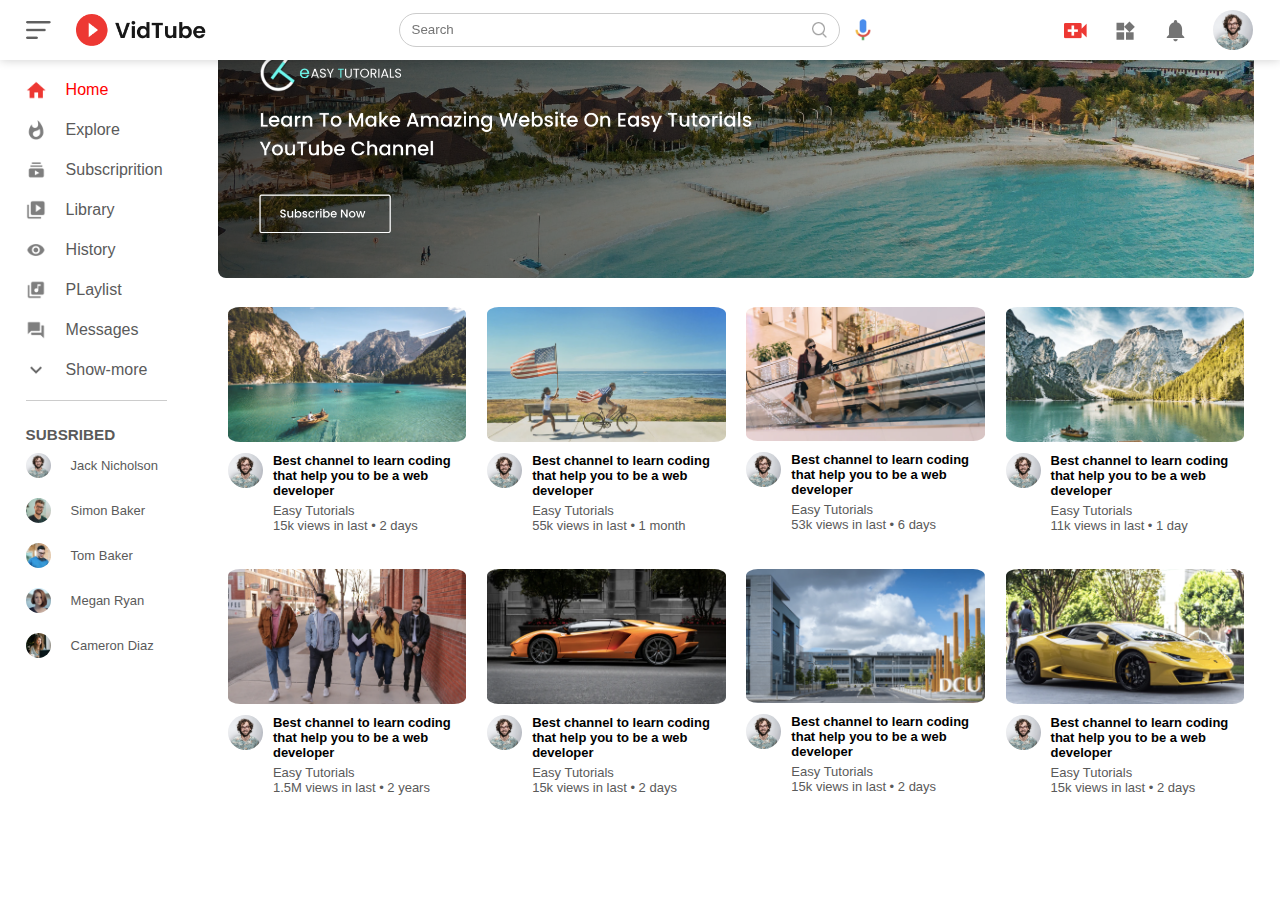
==== index.html @ 5b8aad02 "all" ====
<!DOCTYPE html>
<html lang="en">
<head>
    <meta charset="UTF-8">
    <meta http-equiv="X-UA-Compatible" content="IE=edge">
    <meta name="viewport" content="width=device-width, initial-scale=1.0">
    <title>vidtube.com by umakant</title>
    <link rel="stylesheet" href="style.css">
</head>
<body>

    <!--navbar-->
    <nav class="flex-div">
        <div class="nav-left flex-div">
            <img src="images/menu.png" alt="menu" class="menu-icon">
            <img src="images/logo.png" alt="logo" class="logo">
        </div>
        <div class="nav-middle flex-div">
            <div class="search-box flex-div">
                <input type="text" placeholder="Search">
                <img src="images/search.png" alt="search">
            </div>
            <img src="images/voice-search.png" alt="mic" class="mic-icon">
        </div>
        <div class="nav-right flex-div">
            <img src="images/upload.png" alt="upload">
            <img src="images/more.png" alt="more">
            <img src="images/notification.png" alt="notification">
            <img src="images/Jack.png" alt="jack" class="user-ion">
        </div>
    </nav>

    <!--sidebar-->
    <div class="sidebar">
        <div class="shortcut-links">
            <a href="#"><img src="images/home.png" alt="home"><p>Home</p></a>
            <a href="#"><img src="images/explore.png" alt="explore"><p>Explore</p></a>
            <a href="#"><img src="images/subscriprion.png" alt="subscriprion"><p>Subscriprition</p></a>
            <a href="#"><img src="images/library.png" alt="library"><p>Library</p></a>
            <a href="#"><img src="images/history.png" alt="history"><p>History</p></a>
            <a href="#"><img src="images/playlist.png" alt="playlist"><p>PLaylist</p></a>
            <a href="#"><img src="images/messages.png" alt="messages"><p>Messages</p></a>
            <a href="#"><img src="images/show-more.png" alt="show-more"><p>Show-more</p></a>
            <hr>
        </div>
        <div class="subscribed-list">
            <h3>SUBSRIBED</h3>
            <a href="#"><img src="images/Jack.png"><p>Jack Nicholson</p></a>
            <a href="#"><img src="images/simon.png"><p>Simon Baker</p></a>
            <a href="#"><img src="images/tom.png"><p>Tom Baker</p></a>
            <a href="#"><img src="images/megan.png"><p>Megan Ryan</p></a>
            <a href="#"><img src="images/cameron.png"><p>Cameron Diaz</p></a>
        </div>
    </div>


    <!--main content -->

    <div class="container">
        <div class="banner">
            <img src="images/banner.png" >
        </div>
        <div class="list-container">

            <!--1-->
            <div class="vid-list">
               <a href="play.html"> <img src="images/thumbnail1.png" class="thumbnail"></a>
                <div class="flex-div">
                    <img src="images/Jack.png">
                    <div class="vid-info">
                        <a href="play.html">Best channel to learn coding that help you to be a web developer </a>
                        <p>Easy Tutorials</p>
                        <p>15k views in last &bull; 2 days</p>
                    </div>
                </div>
            </div>

            <!--2-->
            <div class="vid-list">
                <a href="#"> <img src="images/thumbnail2.png" class="thumbnail"></a>
                 <div class="flex-div">
                     <img src="images/Jack.png">
                     <div class="vid-info">
                         <a href="#">Best channel to learn coding that help you to be a web developer </a>
                         <p>Easy Tutorials</p>
                         <p>55k views in last &bull; 1 month</p>
                     </div>
                 </div>
             </div>

             <!--3-->
             <div class="vid-list">
                <a href="#"> <img src="images/thumbnail3.png" class="thumbnail"></a>
                 <div class="flex-div">
                     <img src="images/Jack.png">
                     <div class="vid-info">
                         <a href="#">Best channel to learn coding that help you to be a web developer </a>
                         <p>Easy Tutorials</p>
                         <p>53k views in last &bull; 6 days</p>
                     </div>
                 </div>
             </div>

             <!--4-->
             <div class="vid-list">
                <a href="#"> <img src="images/thumbnail4.png" class="thumbnail"></a>
                 <div class="flex-div">
                     <img src="images/Jack.png">
                     <div class="vid-info">
                         <a href="#">Best channel to learn coding that help you to be a web developer </a>
                         <p>Easy Tutorials</p>
                         <p>11k views in last &bull; 1 day</p>
                     </div>
                 </div>
             </div>

             <!--5-->
             <div class="vid-list">
                <a href="#"> <img src="images/thumbnail5.png" class="thumbnail"></a>
                 <div class="flex-div">
                     <img src="images/Jack.png">
                     <div class="vid-info">
                         <a href="#">Best channel to learn coding that help you to be a web developer </a>
                         <p>Easy Tutorials</p>
                         <p>1.5M views in last &bull; 2 years</p>
                     </div>
                 </div>
             </div>

             <!--6-->
             <div class="vid-list">
                <a href="#"> <img src="images/thumbnail6.png" class="thumbnail"></a>
                 <div class="flex-div">
                     <img src="images/Jack.png">
                     <div class="vid-info">
                         <a href="#">Best channel to learn coding that help you to be a web developer </a>
                         <p>Easy Tutorials</p>
                         <p>15k views in last &bull; 2 days</p>
                     </div>
                 </div>
             </div>

             <!--7-->
             <div class="vid-list">
                <a href="#"> <img src="images/thumbnail7.png" class="thumbnail"></a>
                 <div class="flex-div">
                     <img src="images/Jack.png">
                     <div class="vid-info">
                         <a href="#">Best channel to learn coding that help you to be a web developer </a>
                         <p>Easy Tutorials</p>
                         <p>15k views in last &bull; 2 days</p>
                     </div>
                 </div>
             </div>


             <!--8-->
             <div class="vid-list">
                <a href="#"> <img src="images/thumbnail8.png" class="thumbnail"></a>
                 <div class="flex-div">
                     <img src="images/Jack.png">
                     <div class="vid-info">
                         <a href="#">Best channel to learn coding that help you to be a web developer </a>
                         <p>Easy Tutorials</p>
                         <p>15k views in last &bull; 2 days</p>
                     </div>
                 </div>
             </div>



        </div>
    </div>



    <script src="script.js"></script>
</body>
</html>
---- style.css ----
*{
    margin: 0;
    padding: 0;
    font-family: "Poppins",sans-serif;
    box-sizing: border-box;
}
a{
    text-decoration: none;
    color: #5a5a5a;
}
img{
    cursor: pointer;
}

.flex-div{
    display: flex;
    align-items: center;
}

/*nav-bar*/

nav{
    padding: 10px 2%;
    justify-content: space-between;
    box-shadow: 0 0 10px rgba(0,0,0,0.2);
    background: #fff;
    position: fixed;
    width: 100%;
    top: 0;
    z-index: 10;
}

.nav-left .menu-icon{
    width: 25px;
    margin-right: 25px;
}
.nav-left .logo{
    width: 130px;
}

.nav-middle .mic-icon{
    width: 16px;
}
.nav-middle .search-box{
    border: 1px solid #ccc;
    margin-right: 15px;
    padding: 8px 12px;
    border-radius: 25px;
}
.nav-middle .search-box input{
    width: 400px;
    border: 0;
    outline: 0;
    background: transparent;
}
.nav-middle .search-box img{
    width: 15px;
}

.nav-right img{
    width: 25px ;
    margin-right: 25px;
}
.nav-right .user-ion{
    width:40px;
    border-radius: 50%;
    margin-right: 1px;
}

/*slidebar*/

.sidebar{
    background:#fff;
    width: 15%;
    height: 100vh;
    position: fixed;
    top: 0;
    padding-left: 2%;
    padding-top: 80px;
}
.small-sidebar{
    width: 5%;
}
.small-sidebar a p{
    display: none;
}
.small-sidebar h3{
    display: none;
}
.sidebar hr{
    width: 50%;
    margin-bottom: 25px;
}


.sidebar hr{
    border: 0;
    height: 1px;
    background: #ccc;
    width: 85%;
}
.shortcut-links a img{
    width: 20px;
    margin-right: 20px;
}
 .shortcut-links a{
    display: flex;
    align-items: center;
    margin-bottom: 20px;
    width: fit-content;
    flex-wrap: wrap;
}
.shortcut-links a:first-child{
    color: red;   
}

.subscribed-list{
    font-size: 13px;
    margin: 20px 0;
    color: #5a5a5a;
}
.subscribed-list h3{
    text-align: justify;
    margin-bottom: 10px;
}
.subscribed-list a{
    display: flex;
    align-items: center;
    margin-bottom: 20px;
    width: fit-content;
    flex-wrap: wrap;
}
.subscribed-list a img{
    width: 25px;
    border-radius: 50%;
    margin-right: 20px;
}


/*main*/

.container{
    background: #fff;
    padding-left: 17%;
    padding-right: 2%;
    padding-top: 20px;
    padding-bottom: 20px;
}
.large-container{
    padding-left: 5%;
}
.banner{
    width: 100%;
}
.banner img{
    width: 100%;
    border-radius: 8px;
}

.list-container{
    /* display: grid;
    grid-template-columns: repeat(auto-fix,minmax(250,1fr));
    gap:30px ;
    margin-top: 15px;*/
    display: flex;
    flex-wrap: wrap;
    flex-direction: row;
}
.vid-list{
    width: 25%;
    padding: 1%;
    margin-top: 15px;
    min-width: 180px;
}
.vid-list .thumbnail{
    width: 100%;
    border-radius: 5%;
}
.vid-list .flex-div{
    align-items: flex-start;
    margin-top: 7px;
}
.vid-list .flex-div img{
    width: 35px;
    margin-right: 10px;
    border-radius: 50%;
}
.vid-info{
    color: #5a5a5a;
    font-size: 13px;
}
.vid-info a{
    color: #000;
    font-weight: 600;
    display: block;
    margin-bottom: 5px;
}


@media(max-width:910px){

    .menu-icon{
        display: none;
    }
    .sidebar{
        display: none;
    }
    .container .large-container{
        padding-left: 5%;
        padding-right: 5%;
    }
    .nav-right img{
        display: none;
    }
    .nav-right .user-ion{
        display: block;
        width: 30px;
    }
    .nav-middle .search-box input{
        width: 100px;
    }
    .nav-middle .mic-icon{
        display: none;
    }
    .logo{
        width:90px;
    }


    .container{
        padding-left: 1%;
        padding-right: 1%;
        padding-top: 10px;
        padding-bottom: 10px;
    }
    .vid-list{
        width: 50%;
        padding: 1%;
        margin-top: 10px;
    }
}

@media(max-width:500px){
    .vid-list{
        width: 100%;
        height: 50%;
        padding: 1%;
        margin-top: 8px;
    }
}


/*-----------play video page--------------*/

.container-play{
    padding-right: 2%;
}
.row{
    display: flex;
    justify-content: space-between;
    flex-wrap: wrap;
}
.play-video{
    flex-basis: 69%;
}
.play-video video{
    width: 100%;
}
.play-video .tags{
    color: #0505bb;
    font-size: 13px;
}
.play-video h3{
    font-weight: 600;
    font-size: 22px;
}
.play-video .play-video-info{
    display: flex;
    align-items: center;
    justify-content: space-between;
    flex-wrap: wrap;
    margin-top: 10px;
    font-size: 14px;
    color: #5a5a5a;
}
.play-video .play-video-info a {
    display: inline-flex;
    align-items: center;
    margin-left: 15px; 
}
.play-video .play-video-info a img{
    width: 20px;
    margin-right: 8px;
}
.play-video hr{
    height: 1px;
    color: #ccc;
    margin: 10px 0;

}

.right-sidebar{
    flex-basis: 30%;
}
.side-video-list{
    display: flex;
    flex-direction: row;
    justify-content: space-between;
    margin-bottom: 8px;
}
.side-video-list img{
    width: 100%;
}
.side-video-list .small-thumbnail{
    flex-basis: 49%;
}
.side-video-list .vid-info{
    flex-basis: 48%;
}

.publisher{
    display: flex;
    align-items: center;
    margin-top: 20px;
}
.publisher div{
    flex: 1;
    line-height: 18px;
}
.publisher img{
    width: 40px;
    border-radius: 50%;
    margin-right: 15px;
}
.publisher div p{
    color: #000;
    font-weight: 600;
    font-size: 18px;
}
.publisher div span{
    font-size: 13px;
    color: #5a5a5a;
}
.publisher button{
    background: red;
    color: #fff;
    padding: 8px 30px;
    border: 0;
    outline: 0;
    border-radius: 4px;
    cursor: pointer;
}

.vid-description{
    padding-left: 55px;
    margin: 15px 0;
}
.vid-description p{
    font-size: 14px;
    margin-bottom: 5px;
    color: #5a5a5a;
}
.vid-description h4{
    font-size: 14px;
    color: #5a5a5a;
    margin-top: 15px;
}

.add-comment{
    display: flex;
    align-items: center;
    margin: 30px 0;
}
.add-comment img{
    width: 35px;
    border-radius: 50%;
    margin-right: 15px;
}
.add-comment  input{
    border: 0;
    outline: 0;
    border-bottom: 1px solid #ccc ;
    width: 100%;
    padding-top: 10px;
    background: transparent;
}


.old-comment{
    display: flex;
    align-items: center;
    margin: 20px 0;
}
.old-comment img{
    width: 35px;
    border-radius: 50%;
    margin-right: 15px;
}
.old-comment h3{
    font-size: 14px;
    margin-bottom: 2px;
}
.old-comment h3 span{
    font-size: 12px;
    color: #5a5a5a;
    font-weight: 500;
    margin-left: 8px;
}

.old-comment .comment-action{
    display: flex;
    align-items: center;
    margin: 8px 0;
    font-size: 14px;
}
.old-comment .comment-action img{
    border-radius: 0;
    width: 20px;
    margin-right: 8px;
}

.old-comment .comment-action span{
    margin-right:20px;
    color: #5a5a5a;
}
.old-comment .comment-action a{
    color: blue;
}


@media(max-width:900px){
    .play-video{
        flex-basis: 100%;
    }
    .right-sidebar{
        flex-basis: 100%;
    }
    .container-play{
        padding-left: 5%;
    }
    .vid-description{
        padding-left: 0;
    }
    .play-video .play-video-info a{
        margin-left: 0;
        margin-right: 15px;
        margin-top: 15px;
    }
}
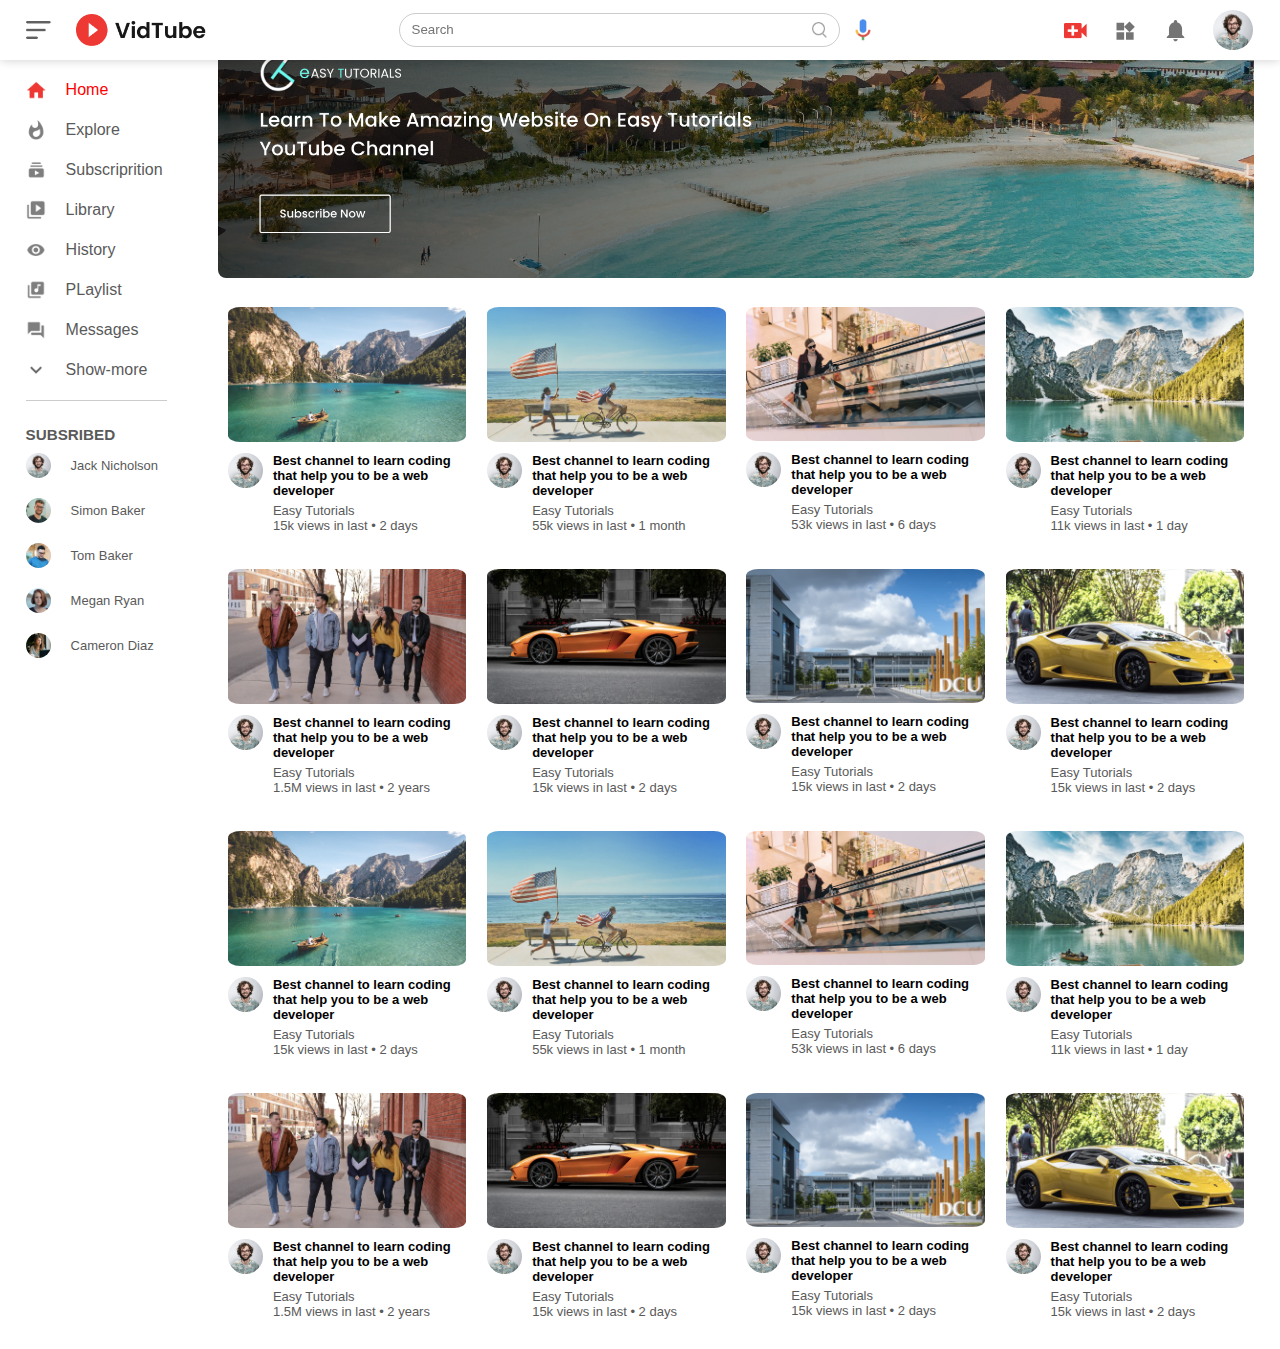
==== commit 238ab550: "Update index.html" ====
--- a/index.html
+++ b/index.html
@@ -77,11 +77,11 @@
 
             <!--2-->
             <div class="vid-list">
-                <a href="#"> <img src="images/thumbnail2.png" class="thumbnail"></a>
-                 <div class="flex-div">
-                     <img src="images/Jack.png">
-                     <div class="vid-info">
-                         <a href="#">Best channel to learn coding that help you to be a web developer </a>
+                <a href="play.html"> <img src="images/thumbnail2.png" class="thumbnail"></a>
+                 <div class="flex-div">
+                     <img src="images/Jack.png">
+                     <div class="vid-info">
+                         <a href="play.html">Best channel to learn coding that help you to be a web developer </a>
                          <p>Easy Tutorials</p>
                          <p>55k views in last &bull; 1 month</p>
                      </div>
@@ -90,11 +90,11 @@
 
              <!--3-->
              <div class="vid-list">
-                <a href="#"> <img src="images/thumbnail3.png" class="thumbnail"></a>
-                 <div class="flex-div">
-                     <img src="images/Jack.png">
-                     <div class="vid-info">
-                         <a href="#">Best channel to learn coding that help you to be a web developer </a>
+                <a href="play.html"> <img src="images/thumbnail3.png" class="thumbnail"></a>
+                 <div class="flex-div">
+                     <img src="images/Jack.png">
+                     <div class="vid-info">
+                         <a href="play.html">Best channel to learn coding that help you to be a web developer </a>
                          <p>Easy Tutorials</p>
                          <p>53k views in last &bull; 6 days</p>
                      </div>
@@ -103,11 +103,11 @@
 
              <!--4-->
              <div class="vid-list">
-                <a href="#"> <img src="images/thumbnail4.png" class="thumbnail"></a>
-                 <div class="flex-div">
-                     <img src="images/Jack.png">
-                     <div class="vid-info">
-                         <a href="#">Best channel to learn coding that help you to be a web developer </a>
+                <a href="play.html"> <img src="images/thumbnail4.png" class="thumbnail"></a>
+                 <div class="flex-div">
+                     <img src="images/Jack.png">
+                     <div class="vid-info">
+                         <a href="play.html">Best channel to learn coding that help you to be a web developer </a>
                          <p>Easy Tutorials</p>
                          <p>11k views in last &bull; 1 day</p>
                      </div>
@@ -116,11 +116,11 @@
 
              <!--5-->
              <div class="vid-list">
-                <a href="#"> <img src="images/thumbnail5.png" class="thumbnail"></a>
-                 <div class="flex-div">
-                     <img src="images/Jack.png">
-                     <div class="vid-info">
-                         <a href="#">Best channel to learn coding that help you to be a web developer </a>
+                <a href="play.html"> <img src="images/thumbnail5.png" class="thumbnail"></a>
+                 <div class="flex-div">
+                     <img src="images/Jack.png">
+                     <div class="vid-info">
+                         <a href="play.html">Best channel to learn coding that help you to be a web developer </a>
                          <p>Easy Tutorials</p>
                          <p>1.5M views in last &bull; 2 years</p>
                      </div>
@@ -129,11 +129,11 @@
 
              <!--6-->
              <div class="vid-list">
-                <a href="#"> <img src="images/thumbnail6.png" class="thumbnail"></a>
-                 <div class="flex-div">
-                     <img src="images/Jack.png">
-                     <div class="vid-info">
-                         <a href="#">Best channel to learn coding that help you to be a web developer </a>
+                <a href="play.html"> <img src="images/thumbnail6.png" class="thumbnail"></a>
+                 <div class="flex-div">
+                     <img src="images/Jack.png">
+                     <div class="vid-info">
+                         <a href="play.html">Best channel to learn coding that help you to be a web developer </a>
                          <p>Easy Tutorials</p>
                          <p>15k views in last &bull; 2 days</p>
                      </div>
@@ -142,11 +142,11 @@
 
              <!--7-->
              <div class="vid-list">
-                <a href="#"> <img src="images/thumbnail7.png" class="thumbnail"></a>
-                 <div class="flex-div">
-                     <img src="images/Jack.png">
-                     <div class="vid-info">
-                         <a href="#">Best channel to learn coding that help you to be a web developer </a>
+                <a href="play.html"> <img src="images/thumbnail7.png" class="thumbnail"></a>
+                 <div class="flex-div">
+                     <img src="images/Jack.png">
+                     <div class="vid-info">
+                         <a href="play.html">Best channel to learn coding that help you to be a web developer </a>
                          <p>Easy Tutorials</p>
                          <p>15k views in last &bull; 2 days</p>
                      </div>
@@ -156,11 +156,117 @@
 
              <!--8-->
              <div class="vid-list">
-                <a href="#"> <img src="images/thumbnail8.png" class="thumbnail"></a>
-                 <div class="flex-div">
-                     <img src="images/Jack.png">
-                     <div class="vid-info">
-                         <a href="#">Best channel to learn coding that help you to be a web developer </a>
+                <a href="play.html"> <img src="images/thumbnail8.png" class="thumbnail"></a>
+                 <div class="flex-div">
+                     <img src="images/Jack.png">
+                     <div class="vid-info">
+                         <a href="play.html">Best channel to learn coding that help you to be a web developer </a>
+                         <p>Easy Tutorials</p>
+                         <p>15k views in last &bull; 2 days</p>
+                     </div>
+                 </div>
+             </div>
+            
+           <!--making copy-->
+           <!--1-->
+            <div class="vid-list">
+               <a href="play.html"> <img src="images/thumbnail1.png" class="thumbnail"></a>
+                <div class="flex-div">
+                    <img src="images/Jack.png">
+                    <div class="vid-info">
+                        <a href="play.html">Best channel to learn coding that help you to be a web developer </a>
+                        <p>Easy Tutorials</p>
+                        <p>15k views in last &bull; 2 days</p>
+                    </div>
+                </div>
+            </div>
+
+            <!--2-->
+            <div class="vid-list">
+                <a href="play.html"> <img src="images/thumbnail2.png" class="thumbnail"></a>
+                 <div class="flex-div">
+                     <img src="images/Jack.png">
+                     <div class="vid-info">
+                         <a href="play.html">Best channel to learn coding that help you to be a web developer </a>
+                         <p>Easy Tutorials</p>
+                         <p>55k views in last &bull; 1 month</p>
+                     </div>
+                 </div>
+             </div>
+
+             <!--3-->
+             <div class="vid-list">
+                <a href="play.html"> <img src="images/thumbnail3.png" class="thumbnail"></a>
+                 <div class="flex-div">
+                     <img src="images/Jack.png">
+                     <div class="vid-info">
+                         <a href="play.html">Best channel to learn coding that help you to be a web developer </a>
+                         <p>Easy Tutorials</p>
+                         <p>53k views in last &bull; 6 days</p>
+                     </div>
+                 </div>
+             </div>
+
+             <!--4-->
+             <div class="vid-list">
+                <a href="play.html"> <img src="images/thumbnail4.png" class="thumbnail"></a>
+                 <div class="flex-div">
+                     <img src="images/Jack.png">
+                     <div class="vid-info">
+                         <a href="play.html">Best channel to learn coding that help you to be a web developer </a>
+                         <p>Easy Tutorials</p>
+                         <p>11k views in last &bull; 1 day</p>
+                     </div>
+                 </div>
+             </div>
+
+             <!--5-->
+             <div class="vid-list">
+                <a href="play.html"> <img src="images/thumbnail5.png" class="thumbnail"></a>
+                 <div class="flex-div">
+                     <img src="images/Jack.png">
+                     <div class="vid-info">
+                         <a href="play.html">Best channel to learn coding that help you to be a web developer </a>
+                         <p>Easy Tutorials</p>
+                         <p>1.5M views in last &bull; 2 years</p>
+                     </div>
+                 </div>
+             </div>
+
+             <!--6-->
+             <div class="vid-list">
+                <a href="play.html"> <img src="images/thumbnail6.png" class="thumbnail"></a>
+                 <div class="flex-div">
+                     <img src="images/Jack.png">
+                     <div class="vid-info">
+                         <a href="play.html">Best channel to learn coding that help you to be a web developer </a>
+                         <p>Easy Tutorials</p>
+                         <p>15k views in last &bull; 2 days</p>
+                     </div>
+                 </div>
+             </div>
+
+             <!--7-->
+             <div class="vid-list">
+                <a href="play.html"> <img src="images/thumbnail7.png" class="thumbnail"></a>
+                 <div class="flex-div">
+                     <img src="images/Jack.png">
+                     <div class="vid-info">
+                         <a href="play.html">Best channel to learn coding that help you to be a web developer </a>
+                         <p>Easy Tutorials</p>
+                         <p>15k views in last &bull; 2 days</p>
+                     </div>
+                 </div>
+             </div>
+
+
+             <!--8-->
+             <div class="vid-list">
+                <a href="play.html"> <img src="images/thumbnail8.png" class="thumbnail"></a>
+                 <div class="flex-div">
+                     <img src="images/Jack.png">
+                     <div class="vid-info">
+                         <a href="play.html">Best channel to learn coding that help you to be a web developer </a>
                          <p>Easy Tutorials</p>
                          <p>15k views in last &bull; 2 days</p>
                      </div>
@@ -176,4 +282,4 @@
 
     <script src="script.js"></script>
 </body>
-</html>+</html>
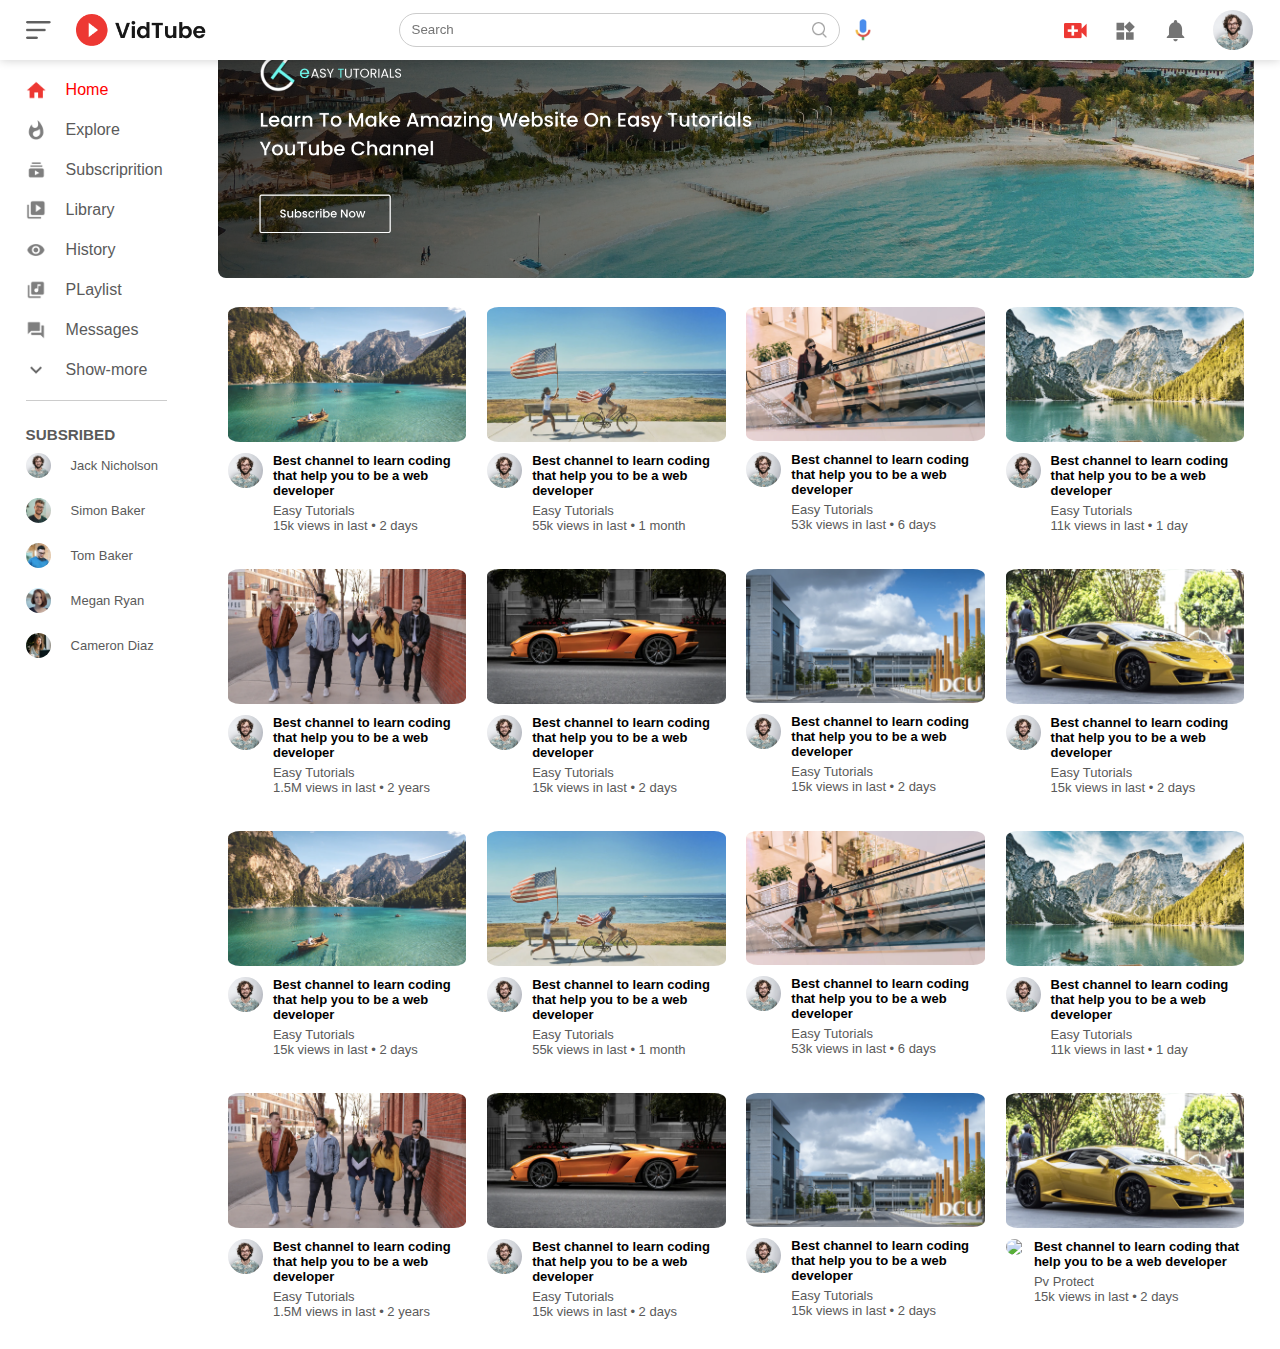
==== commit 19bf94ce: "added solar crack detection synsateam video" ====
--- a/index.html
+++ b/index.html
@@ -264,10 +264,10 @@
              <div class="vid-list">
                 <a href="play.html"> <img src="images/thumbnail8.png" class="thumbnail"></a>
                  <div class="flex-div">
-                     <img src="images/Jack.png">
-                     <div class="vid-info">
-                         <a href="play.html">Best channel to learn coding that help you to be a web developer </a>
-                         <p>Easy Tutorials</p>
+                     <img src="el.png">
+                     <div class="vid-info">
+                         <a href="el.html">Best channel to learn coding that help you to be a web developer </a>
+                         <p>Pv Protect </p>
                          <p>15k views in last &bull; 2 days</p>
                      </div>
                  </div>
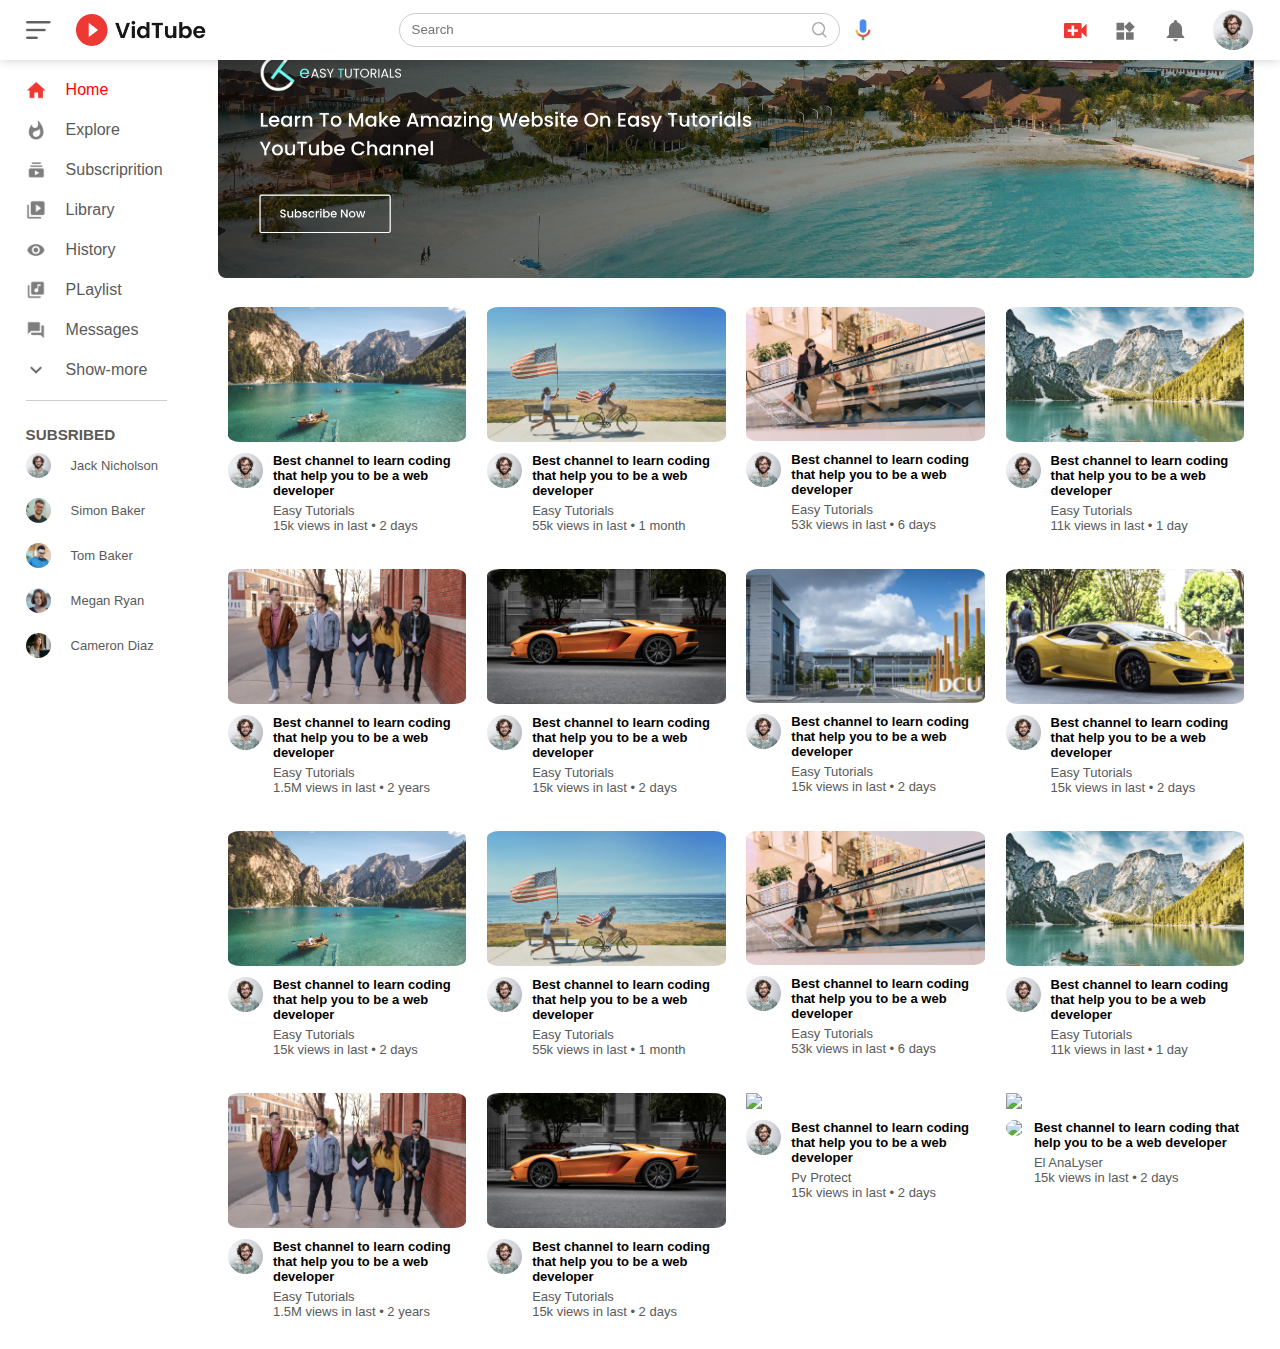
==== commit 7d84b14e: "pushing code of pv protect" ====
--- a/index.html
+++ b/index.html
@@ -248,12 +248,12 @@
 
              <!--7-->
              <div class="vid-list">
-                <a href="play.html"> <img src="images/thumbnail7.png" class="thumbnail"></a>
-                 <div class="flex-div">
-                     <img src="images/Jack.png">
-                     <div class="vid-info">
-                         <a href="play.html">Best channel to learn coding that help you to be a web developer </a>
-                         <p>Easy Tutorials</p>
+                <a href="play.html"> <img src="pv.png" class="thumbnail"></a>
+                 <div class="flex-div">
+                     <img src="images/Jack.png">
+                     <div class="vid-info">
+                         <a href="pv.html">Best channel to learn coding that help you to be a web developer </a>
+                         <p>Pv Protect </p>
                          <p>15k views in last &bull; 2 days</p>
                      </div>
                  </div>
@@ -262,12 +262,12 @@
 
              <!--8-->
              <div class="vid-list">
-                <a href="play.html"> <img src="images/thumbnail8.png" class="thumbnail"></a>
+                <a href="play.html"> <img src="el.png" class="thumbnail"></a>
                  <div class="flex-div">
                      <img src="el.png">
                      <div class="vid-info">
                          <a href="el.html">Best channel to learn coding that help you to be a web developer </a>
-                         <p>Pv Protect </p>
+                         <p>El AnaLyser  </p>
                          <p>15k views in last &bull; 2 days</p>
                      </div>
                  </div>
